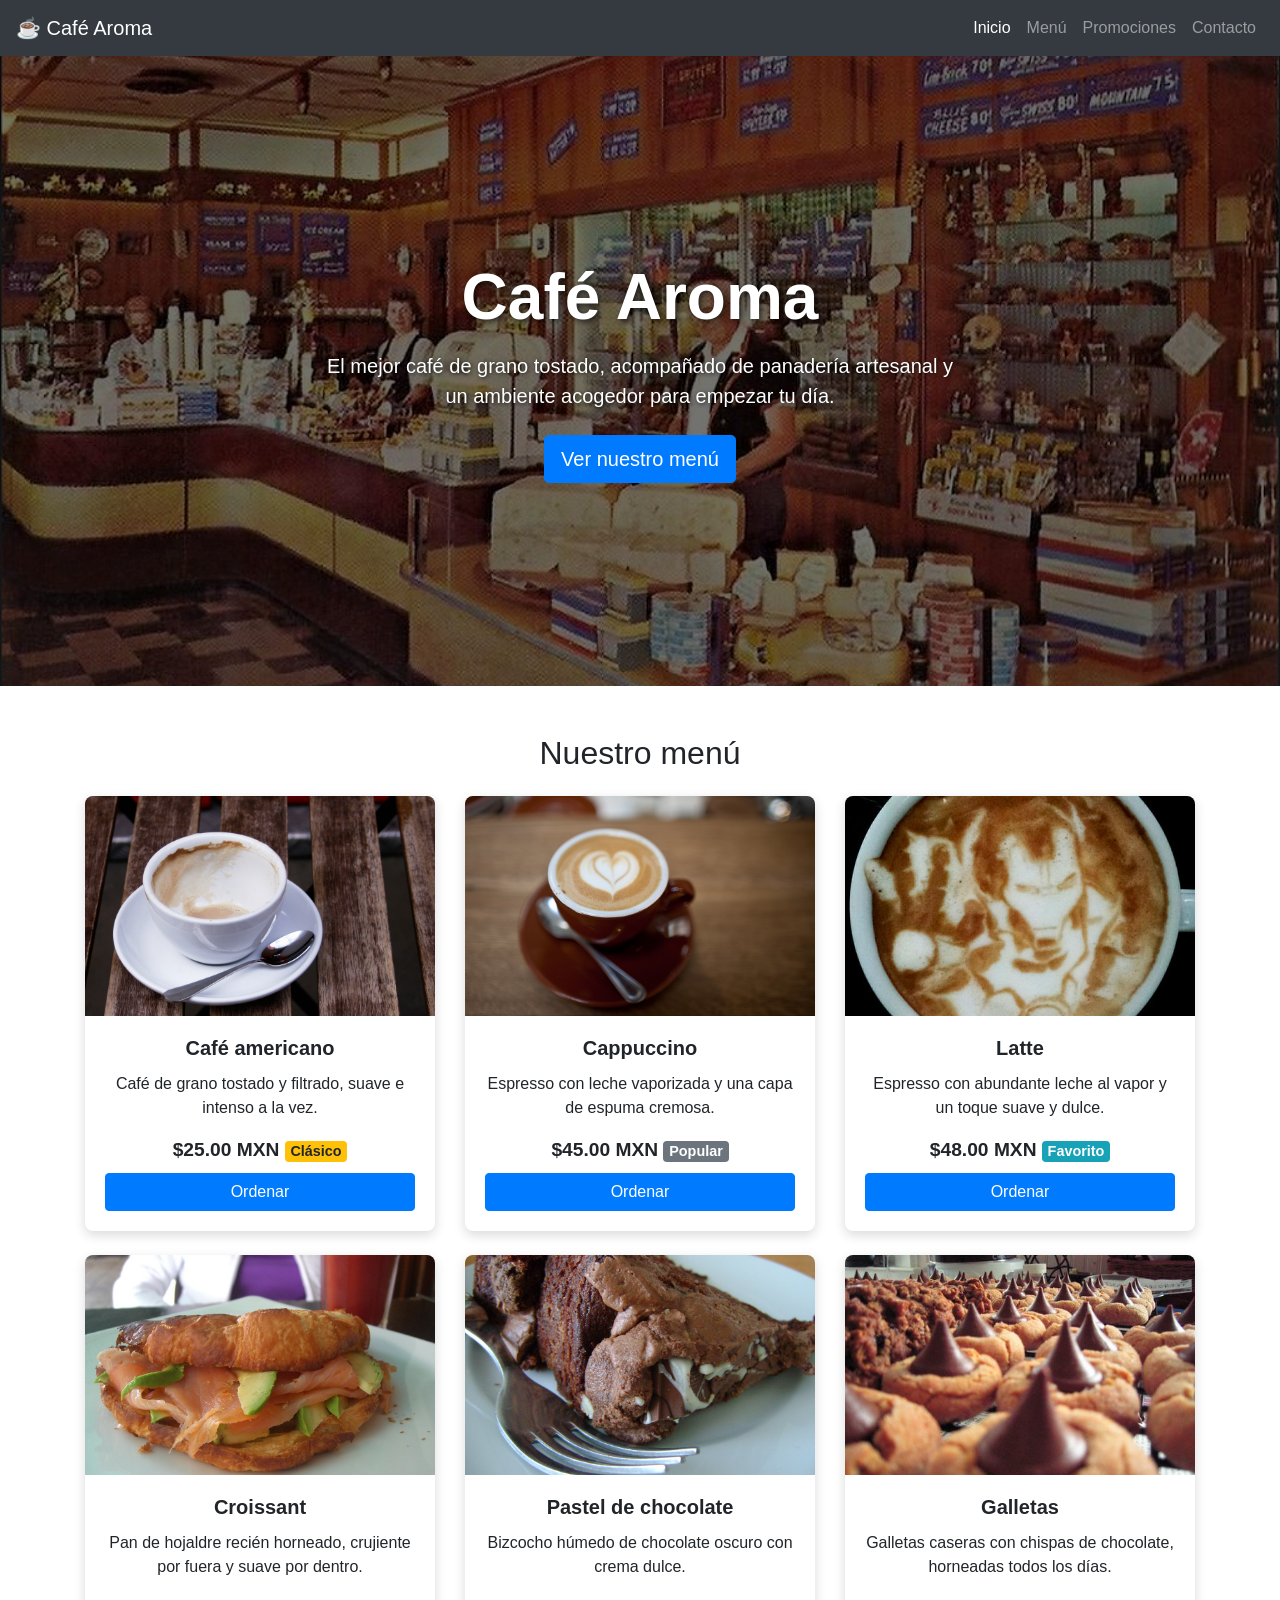
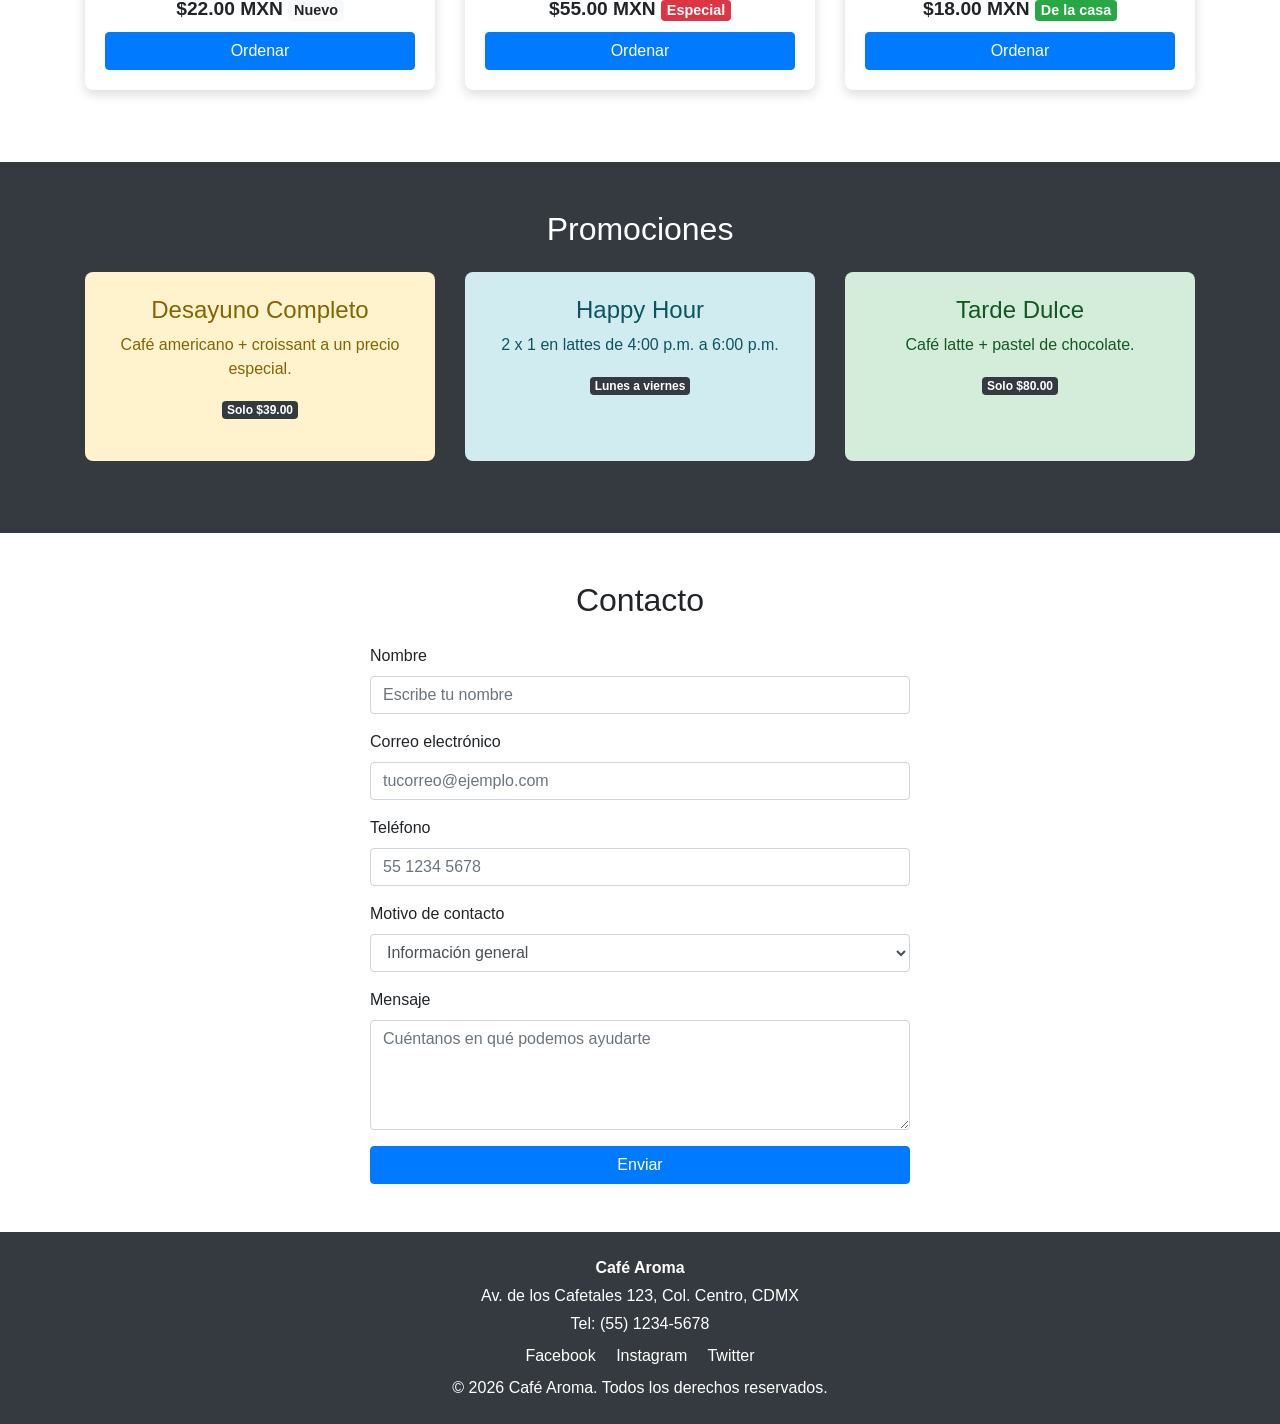
==== index.html @ 677487e9 "Mover archivos a la raiz para despliegue en Vercel" ====
<!DOCTYPE html>
<html lang="es">
<head>
    <meta charset="UTF-8">
    <meta name="viewport" content="width=device-width, initial-scale=1.0">
    <title>Café Aroma</title>
    <link rel="stylesheet" href="https://stackpath.bootstrapcdn.com/bootstrap/4.5.2/css/bootstrap.min.css">
    <link rel="stylesheet" href="css/estilos.css">
</head>
<body>

    <!-- Barra de navegación -->
    <nav class="navbar navbar-expand-lg navbar-dark bg-dark">
        <a class="navbar-brand" href="#inicio">☕ Café Aroma</a>
        <button class="navbar-toggler" type="button" data-toggle="collapse" data-target="#menuNavegacion"
            aria-controls="menuNavegacion" aria-expanded="false" aria-label="Alternar navegación">
            <span class="navbar-toggler-icon"></span>
        </button>
        <div class="collapse navbar-collapse" id="menuNavegacion">
            <ul class="navbar-nav ml-auto">
                <li class="nav-item active">
                    <a class="nav-link" href="#inicio">Inicio</a>
                </li>
                <li class="nav-item">
                    <a class="nav-link" href="#menu">Menú</a>
                </li>
                <li class="nav-item">
                    <a class="nav-link" href="#promociones">Promociones</a>
                </li>
                <li class="nav-item">
                    <a class="nav-link" href="#contacto">Contacto</a>
                </li>
            </ul>
        </div>
    </nav>

    <!-- Sección principal -->
    <header id="inicio" class="portada d-flex align-items-center text-center">
        <div class="container">
            <div class="row">
                <div class="col-12">
                    <h1 class="text-white">Café Aroma</h1>
                    <p class="lead text-white mt-3 mb-4">
                        El mejor café de grano tostado, acompañado de panadería artesanal
                        y un ambiente acogedor para empezar tu día.
                    </p>
                    <a href="#menu" class="btn btn-primary btn-lg">Ver nuestro menú</a>
                </div>
            </div>
        </div>
    </header>

    <!-- Nuestro menú -->
    <section id="menu" class="py-5">
        <div class="container">
            <h2 class="text-center mb-4">Nuestro menú</h2>
            <div class="row">

                <div class="col-md-6 col-lg-4 mb-4">
                    <div class="card h-100">
                        <img src="img/cafe.jpg" class="card-img-top" alt="Café americano">
                        <div class="card-body text-center">
                            <h5 class="card-title">Café americano</h5>
                            <p class="card-text">Café de grano tostado y filtrado, suave e intenso a la vez.</p>
                            <p class="precio">$25.00 MXN <span class="badge badge-warning">Clásico</span></p>
                            <button class="btn btn-primary btn-block">Ordenar</button>
                        </div>
                    </div>
                </div>

                <div class="col-md-6 col-lg-4 mb-4">
                    <div class="card h-100">
                        <img src="img/cappuccino.jpg" class="card-img-top" alt="Cappuccino">
                        <div class="card-body text-center">
                            <h5 class="card-title">Cappuccino</h5>
                            <p class="card-text">Espresso con leche vaporizada y una capa de espuma cremosa.</p>
                            <p class="precio">$45.00 MXN <span class="badge badge-secondary">Popular</span></p>
                            <button class="btn btn-primary btn-block">Ordenar</button>
                        </div>
                    </div>
                </div>

                <div class="col-md-6 col-lg-4 mb-4">
                    <div class="card h-100">
                        <img src="img/latte.jpg" class="card-img-top" alt="Latte">
                        <div class="card-body text-center">
                            <h5 class="card-title">Latte</h5>
                            <p class="card-text">Espresso con abundante leche al vapor y un toque suave y dulce.</p>
                            <p class="precio">$48.00 MXN <span class="badge badge-info">Favorito</span></p>
                            <button class="btn btn-primary btn-block">Ordenar</button>
                        </div>
                    </div>
                </div>

                <div class="col-md-6 col-lg-4 mb-4">
                    <div class="card h-100">
                        <img src="img/croissant.jpg" class="card-img-top" alt="Croissant">
                        <div class="card-body text-center">
                            <h5 class="card-title">Croissant</h5>
                            <p class="card-text">Pan de hojaldre recién horneado, crujiente por fuera y suave por dentro.</p>
                            <p class="precio">$22.00 MXN <span class="badge badge-light">Nuevo</span></p>
                            <button class="btn btn-primary btn-block">Ordenar</button>
                        </div>
                    </div>
                </div>

                <div class="col-md-6 col-lg-4 mb-4">
                    <div class="card h-100">
                        <img src="img/pastel.jpg" class="card-img-top" alt="Pastel de chocolate">
                        <div class="card-body text-center">
                            <h5 class="card-title">Pastel de chocolate</h5>
                            <p class="card-text">Bizcocho húmedo de chocolate oscuro con crema dulce.</p>
                            <p class="precio">$55.00 MXN <span class="badge badge-danger">Especial</span></p>
                            <button class="btn btn-primary btn-block">Ordenar</button>
                        </div>
                    </div>
                </div>

                <div class="col-md-6 col-lg-4 mb-4">
                    <div class="card h-100">
                        <img src="img/galletas.jpg" class="card-img-top" alt="Galletas">
                        <div class="card-body text-center">
                            <h5 class="card-title">Galletas</h5>
                            <p class="card-text">Galletas caseras con chispas de chocolate, horneadas todos los días.</p>
                            <p class="precio">$18.00 MXN <span class="badge badge-success">De la casa</span></p>
                            <button class="btn btn-primary btn-block">Ordenar</button>
                        </div>
                    </div>
                </div>

            </div>
        </div>
    </section>

    <!-- Promociones -->
    <section id="promociones" class="py-5 bg-dark text-white">
        <div class="container">
            <h2 class="text-center mb-4">Promociones</h2>
            <div class="row text-center">

                <div class="col-md-4 mb-4">
                    <div class="alert alert-warning p-4">
                        <h4 class="alert-heading">Desayuno Completo</h4>
                        <p>Café americano + croissant a un precio especial.</p>
                        <span class="badge badge-dark">Solo $39.00</span>
                    </div>
                </div>

                <div class="col-md-4 mb-4">
                    <div class="alert alert-info p-4">
                        <h4 class="alert-heading">Happy Hour</h4>
                        <p>2 x 1 en lattes de 4:00 p.m. a 6:00 p.m.</p>
                        <span class="badge badge-dark">Lunes a viernes</span>
                    </div>
                </div>

                <div class="col-md-4 mb-4">
                    <div class="alert alert-success p-4">
                        <h4 class="alert-heading">Tarde Dulce</h4>
                        <p>Café latte + pastel de chocolate.</p>
                        <span class="badge badge-dark">Solo $80.00</span>
                    </div>
                </div>

            </div>
        </div>
    </section>

    <!-- Formulario de contacto -->
    <section id="contacto" class="py-5">
        <div class="container">
            <h2 class="text-center mb-4">Contacto</h2>
            <div class="row justify-content-center">
                <div class="col-md-8 col-lg-6">
                    <form>
                        <div class="form-group">
                            <label for="nombre">Nombre</label>
                            <input type="text" class="form-control" id="nombre" placeholder="Escribe tu nombre">
                        </div>
                        <div class="form-group">
                            <label for="correo">Correo electrónico</label>
                            <input type="email" class="form-control" id="correo" placeholder="tucorreo@ejemplo.com">
                        </div>
                        <div class="form-group">
                            <label for="telefono">Teléfono</label>
                            <input type="tel" class="form-control" id="telefono" placeholder="55 1234 5678">
                        </div>
                        <div class="form-group">
                            <label for="motivo">Motivo de contacto</label>
                            <select class="form-control" id="motivo">
                                <option>Información general</option>
                                <option>Reservaciones</option>
                                <option>Eventos privados</option>
                                <option>Sugerencias</option>
                            </select>
                        </div>
                        <div class="form-group">
                            <label for="mensaje">Mensaje</label>
                            <textarea class="form-control" id="mensaje" rows="4"
                                placeholder="Cuéntanos en qué podemos ayudarte"></textarea>
                        </div>
                        <button type="submit" class="btn btn-primary btn-block">Enviar</button>
                    </form>
                </div>
            </div>
        </div>
    </section>

    <!-- Pie de página -->
    <footer class="bg-dark text-white text-center py-4">
        <div class="container">
            <p class="mb-1"><strong>Café Aroma</strong></p>
            <p class="mb-1">Av. de los Cafetales 123, Col. Centro, CDMX</p>
            <p class="mb-2">Tel: (55) 1234-5678</p>
            <p class="mb-2">
                <a href="#" class="text-white mr-3">Facebook</a>
                <a href="#" class="text-white mr-3">Instagram</a>
                <a href="#" class="text-white">Twitter</a>
            </p>
            <p class="mb-0">&copy; 2026 Café Aroma. Todos los derechos reservados.</p>
        </div>
    </footer>

    <script src="https://code.jquery.com/jquery-3.5.1.slim.min.js"></script>
    <script src="https://cdn.jsdelivr.net/npm/popper.js@1.16.1/dist/umd/popper.min.js"></script>
    <script src="https://stackpath.bootstrapcdn.com/bootstrap/4.5.2/js/bootstrap.min.js"></script>
</body>
</html>
---- css/estilos.css ----
/* Estilos personalizados - Café Aroma */

html {
    scroll-padding-top: 70px;
}

body {
    font-family: 'Segoe UI', Arial, sans-serif;
}

/* Portada */
.portada {
    position: relative;
    background: url('../img/portada.jpg') center center / cover no-repeat;
    min-height: 70vh;
    overflow: hidden;
}

.portada::before {
    content: '';
    position: absolute;
    top: 0;
    left: 0;
    right: 0;
    bottom: 0;
    background: rgba(0, 0, 0, 0.55);
}

.portada .container {
    position: relative;
    z-index: 1;
}

.portada h1 {
    font-size: 4rem;
    font-weight: bold;
    text-shadow: 2px 2px 6px rgba(0, 0, 0, 0.7);
}

.portada p {
    max-width: 640px;
    margin-left: auto;
    margin-right: auto;
    text-shadow: 1px 1px 4px rgba(0, 0, 0, 0.8);
}

/* Tarjetas del menú */
.card {
    border: none;
    border-radius: 0.5rem;
    overflow: hidden;
    box-shadow: 0 4px 12px rgba(0, 0, 0, 0.15);
    transition: transform 0.2s ease;
}

.card:hover {
    transform: translateY(-5px);
}

.card-img-top {
    width: 100%;
    height: 220px;
    object-fit: cover;
    display: block;
}

.card-title {
    font-weight: 600;
}

.precio {
    font-size: 1.2rem;
    font-weight: bold;
    margin-bottom: 0.5rem;
}

/* Promociones */
.alert {
    border: none;
    border-radius: 0.5rem;
    min-height: 100%;
}
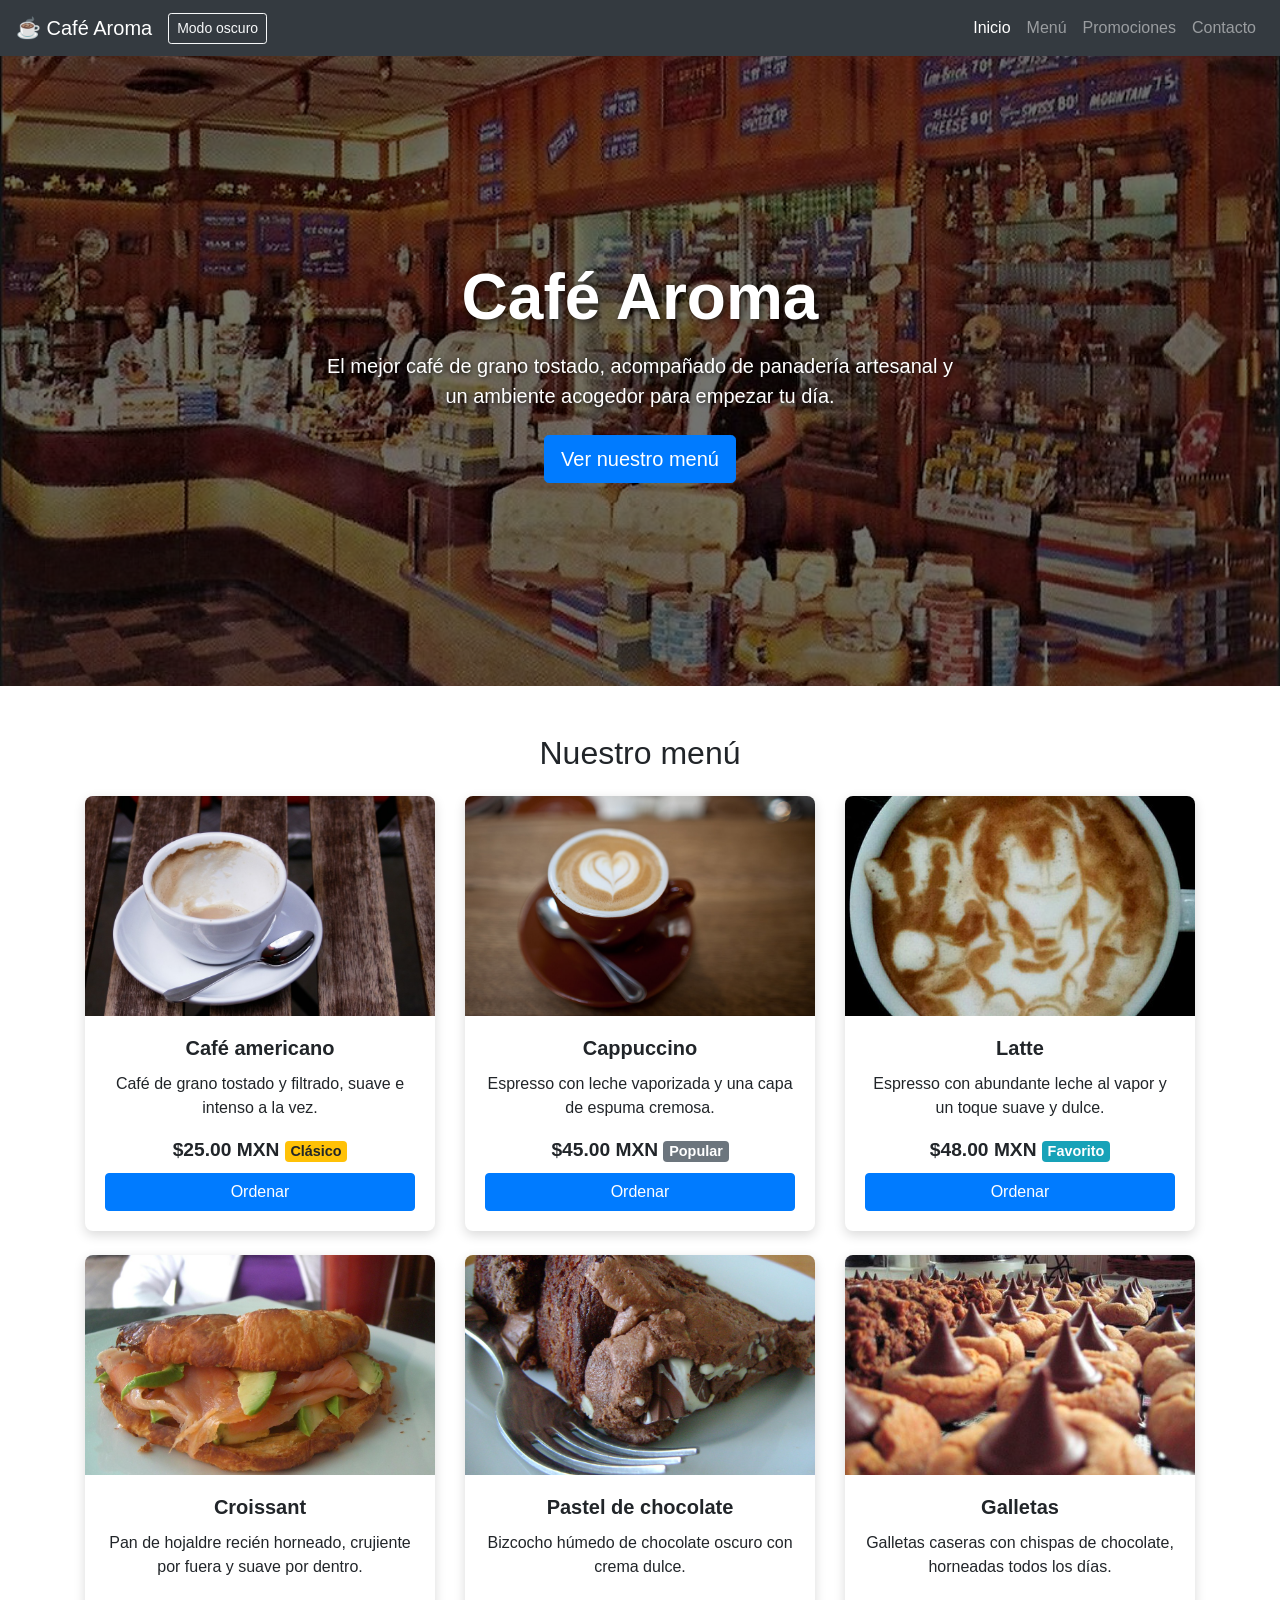
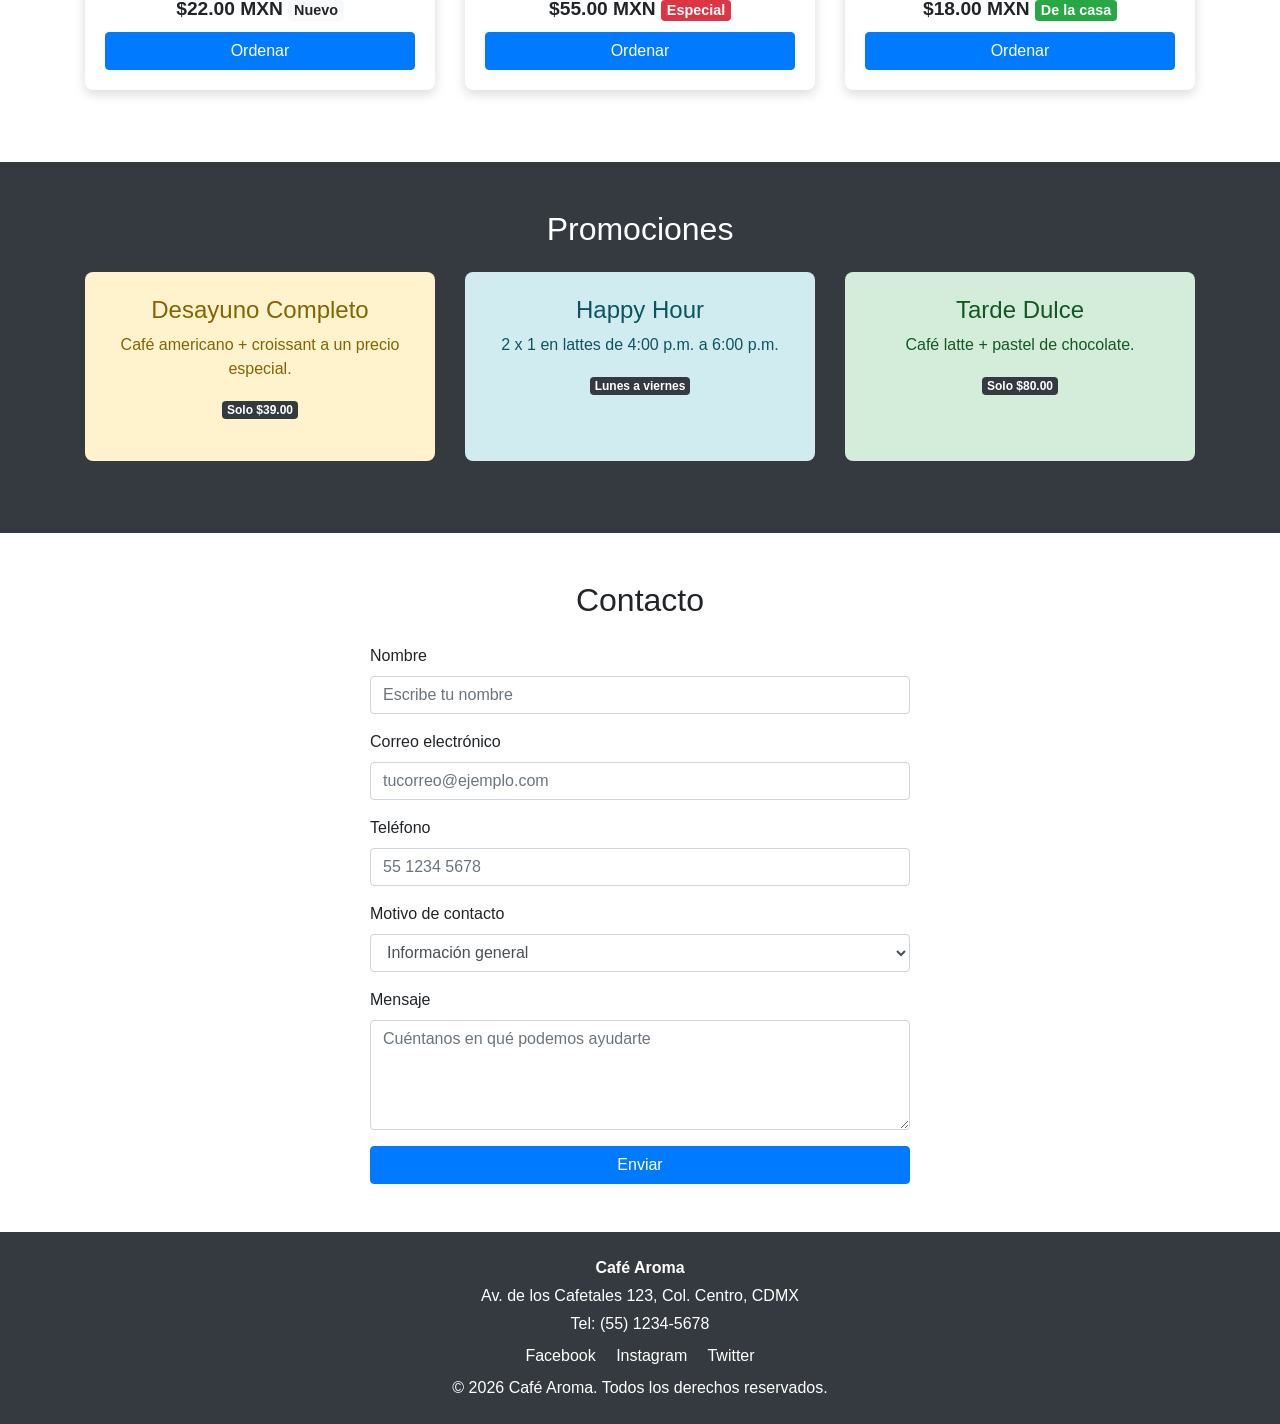
==== commit 2a97a735: "Anade modo oscuro con conmutador en la navbar" ====
--- a/index.html
+++ b/index.html
@@ -6,16 +6,29 @@
     <title>Café Aroma</title>
     <link rel="stylesheet" href="https://stackpath.bootstrapcdn.com/bootstrap/4.5.2/css/bootstrap.min.css">
     <link rel="stylesheet" href="css/estilos.css">
+    <script>
+        (function () {
+            var tema = localStorage.getItem('tema');
+            if (tema === 'oscuro' || (!tema && window.matchMedia('(prefers-color-scheme: dark)').matches)) {
+                document.documentElement.setAttribute('data-tema', 'oscuro');
+            } else {
+                document.documentElement.setAttribute('data-tema', 'claro');
+            }
+        })();
+    </script>
 </head>
 <body>
 
     <!-- Barra de navegación -->
     <nav class="navbar navbar-expand-lg navbar-dark bg-dark">
         <a class="navbar-brand" href="#inicio">☕ Café Aroma</a>
-        <button class="navbar-toggler" type="button" data-toggle="collapse" data-target="#menuNavegacion"
-            aria-controls="menuNavegacion" aria-expanded="false" aria-label="Alternar navegación">
-            <span class="navbar-toggler-icon"></span>
-        </button>
+        <div class="d-flex align-items-center ml-auto">
+            <button class="btn btn-sm btn-outline-light mr-2" id="btnTema" type="button">Modo oscuro</button>
+            <button class="navbar-toggler" type="button" data-toggle="collapse" data-target="#menuNavegacion"
+                aria-controls="menuNavegacion" aria-expanded="false" aria-label="Alternar navegación">
+                <span class="navbar-toggler-icon"></span>
+            </button>
+        </div>
         <div class="collapse navbar-collapse" id="menuNavegacion">
             <ul class="navbar-nav ml-auto">
                 <li class="nav-item active">
@@ -224,5 +237,20 @@
     <script src="https://code.jquery.com/jquery-3.5.1.slim.min.js"></script>
     <script src="https://cdn.jsdelivr.net/npm/popper.js@1.16.1/dist/umd/popper.min.js"></script>
     <script src="https://stackpath.bootstrapcdn.com/bootstrap/4.5.2/js/bootstrap.min.js"></script>
+    <script>
+        (function () {
+            var btn = document.getElementById('btnTema');
+            function aplicar(tema) {
+                document.documentElement.setAttribute('data-tema', tema);
+                localStorage.setItem('tema', tema);
+                btn.textContent = tema === 'oscuro' ? 'Modo claro' : 'Modo oscuro';
+            }
+            aplicar(document.documentElement.getAttribute('data-tema') || 'claro');
+            btn.addEventListener('click', function () {
+                var actual = document.documentElement.getAttribute('data-tema');
+                aplicar(actual === 'oscuro' ? 'claro' : 'oscuro');
+            });
+        })();
+    </script>
 </body>
 </html>
--- a/css/estilos.css
+++ b/css/estilos.css
@@ -79,4 +79,62 @@
     border: none;
     border-radius: 0.5rem;
     min-height: 100%;
+}
+
+/* Modo oscuro */
+body,
+.card,
+.card-body,
+.form-control {
+    transition: background-color 0.3s ease, color 0.3s ease, border-color 0.3s ease;
+}
+
+html[data-tema="oscuro"] body {
+    background-color: #121212;
+    color: #e0e0e0;
+}
+
+html[data-tema="oscuro"] .card,
+html[data-tema="oscuro"] .card-body {
+    background-color: #1e1e1e;
+    color: #e0e0e0;
+}
+
+html[data-tema="oscuro"] .card-text {
+    color: #cfcfcf;
+}
+
+html[data-tema="oscuro"] .form-control {
+    background-color: #1e1e1e;
+    color: #e0e0e0;
+    border-color: #3a3a3a;
+}
+
+html[data-tema="oscuro"] .form-control::placeholder {
+    color: #8a8a8a;
+}
+
+html[data-tema="oscuro"] .form-control:focus {
+    background-color: #1e1e1e;
+    color: #e0e0e0;
+    border-color: #007bff;
+    box-shadow: 0 0 0 0.2rem rgba(0, 123, 255, 0.25);
+}
+
+html[data-tema="oscuro"] select.form-control option {
+    background-color: #1e1e1e;
+    color: #e0e0e0;
+}
+
+html[data-tema="oscuro"] .badge-light {
+    background-color: #444;
+    color: #fff;
+}
+
+html[data-tema="oscuro"] h2,
+html[data-tema="oscuro"] h4,
+html[data-tema="oscuro"] h5,
+html[data-tema="oscuro"] label,
+html[data-tema="oscuro"] .precio {
+    color: inherit;
 }
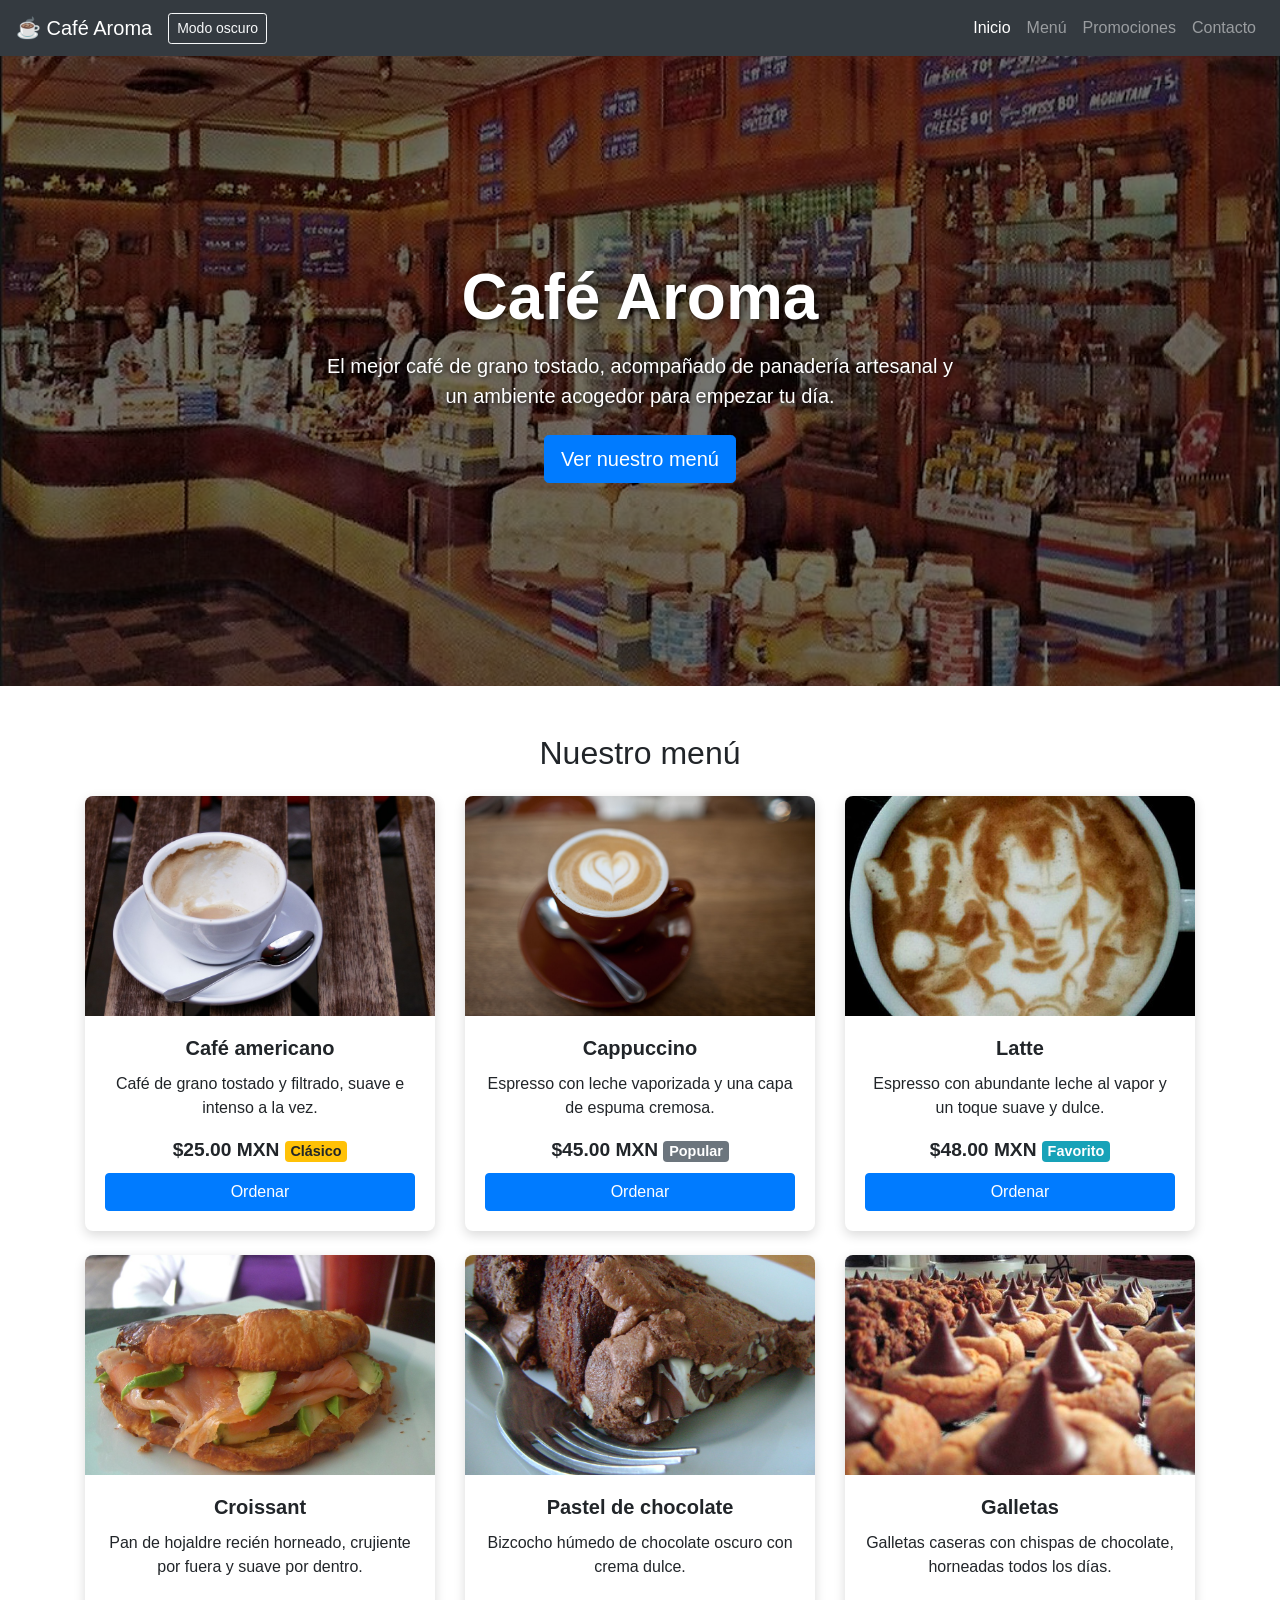
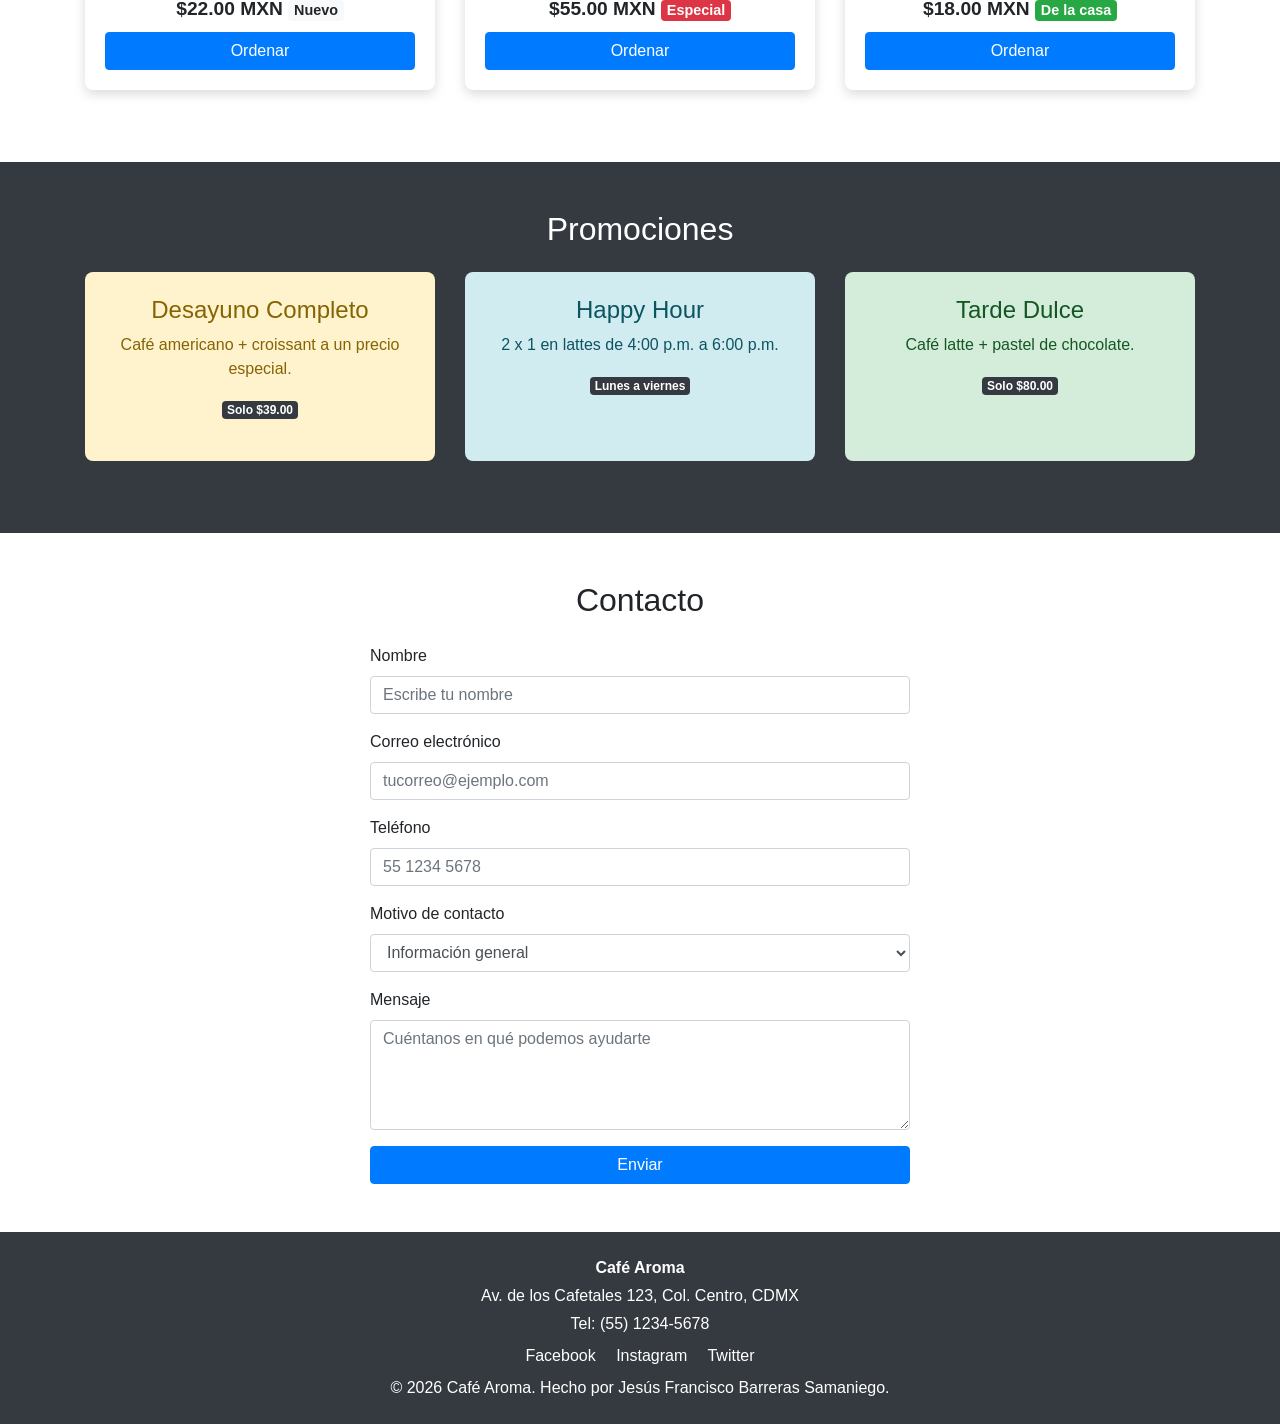
==== commit 76e41e30: "Update index.html" ====
--- a/index.html
+++ b/index.html
@@ -230,7 +230,7 @@
                 <a href="#" class="text-white mr-3">Instagram</a>
                 <a href="#" class="text-white">Twitter</a>
             </p>
-            <p class="mb-0">&copy; 2026 Café Aroma. Todos los derechos reservados.</p>
+            <p class="mb-0">&copy; 2026 Café Aroma. Hecho por Jesús Francisco Barreras Samaniego.</p>
         </div>
     </footer>
 
@@ -253,4 +253,4 @@
         })();
     </script>
 </body>
-</html>+</html>
